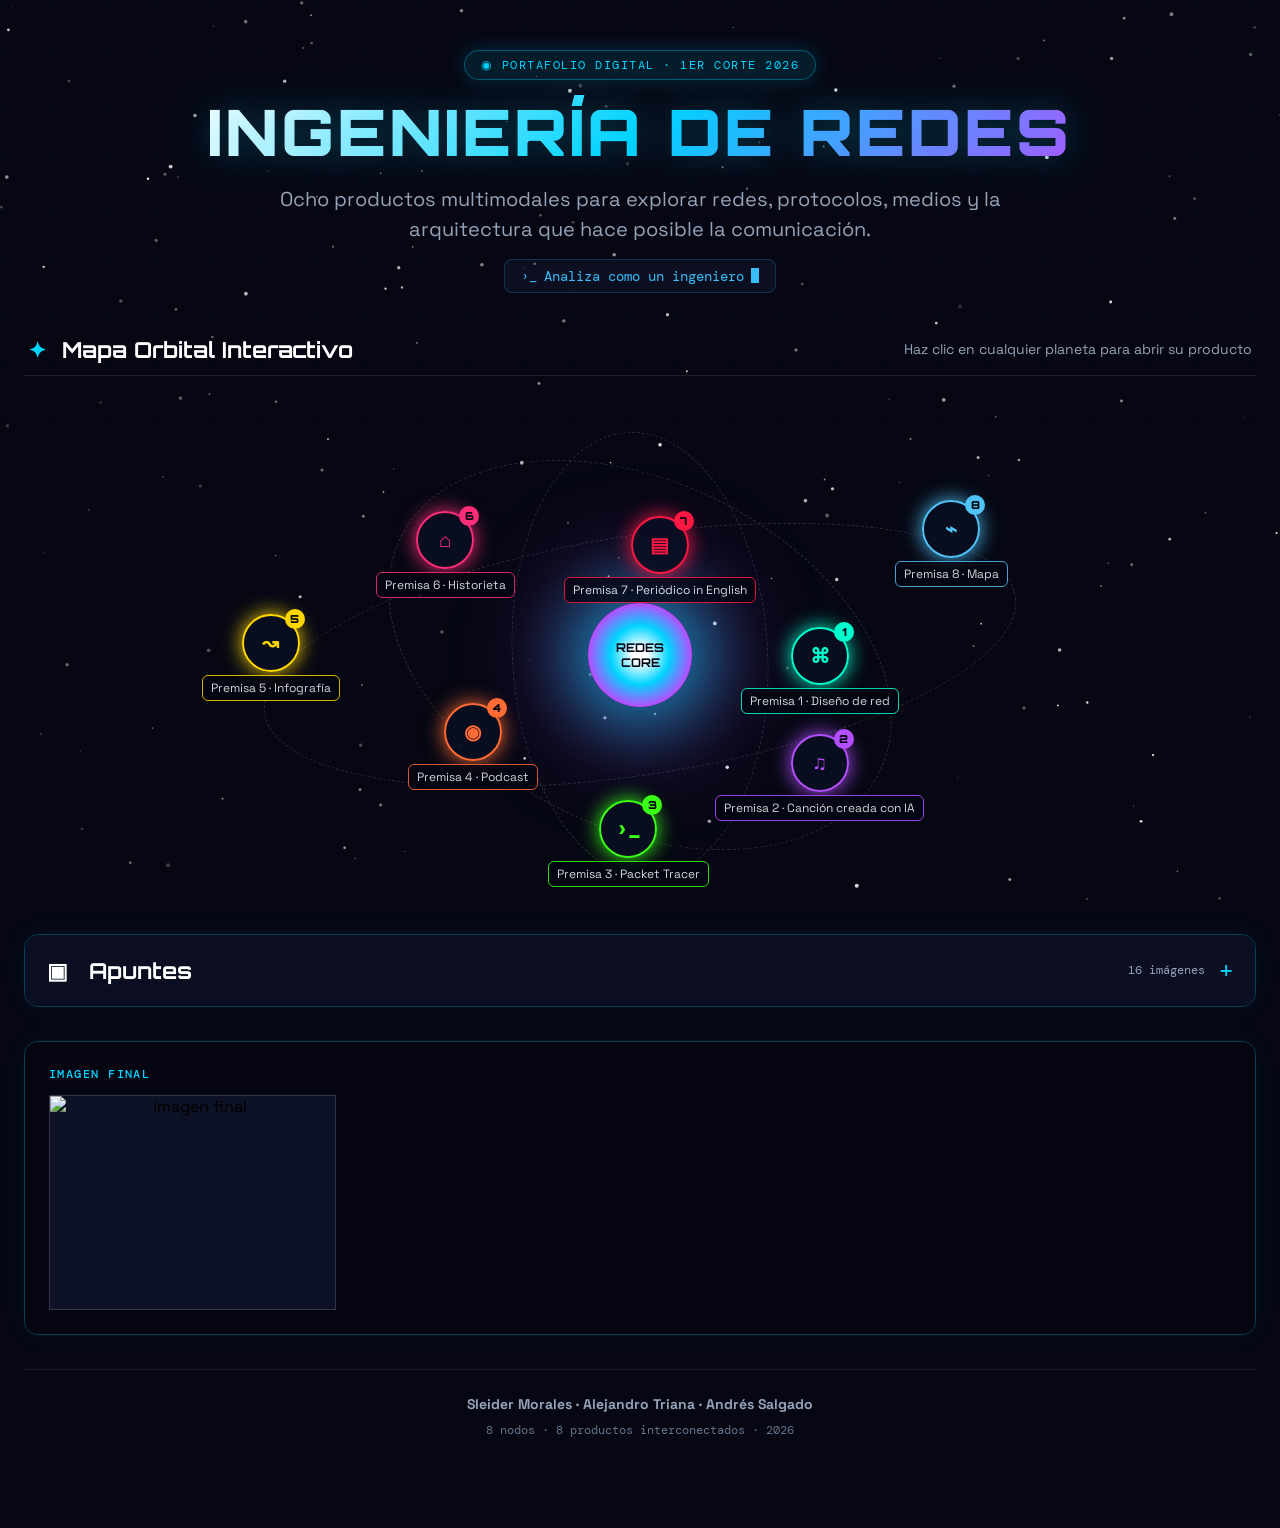
==== index.html @ de3f8ec6 "Publicar portafolio completo" ====
<!doctype html>
<html lang="es">
<head>
  <meta charset="UTF-8" />
  <meta name="viewport" content="width=device-width, initial-scale=1.0" />
  <meta name="theme-color" content="#060713" />
  <title>Portafolio Digital · Ingeniería de Redes</title>
  <link rel="preconnect" href="https://fonts.googleapis.com" />
  <link rel="preconnect" href="https://fonts.gstatic.com" crossorigin />
  <link href="https://fonts.googleapis.com/css2?family=DM+Mono:wght@400;500&family=Orbitron:wght@500;700;900&family=Space+Grotesk:wght@400;500;600;700&display=swap" rel="stylesheet" />
  <link rel="stylesheet" href="styles.css" />
</head>
<body>
  <canvas id="starfield" aria-hidden="true"></canvas>
  <main class="app-container">
    <header class="hero-header"><div class="badge-pill"><span class="badge-signal">◉</span> PORTAFOLIO DIGITAL · 1ER CORTE 2026</div><h1 class="main-title">INGENIERÍA DE REDES</h1><p class="subtitle">Ocho productos multimodales para explorar redes, protocolos, medios y la arquitectura que hace posible la comunicación.</p><div class="typewriter-box"><span class="terminal-mark">›_</span><span id="typewriterText">Haz clic en un nodo para explorar.</span><span class="typewriter-cursor"></span></div></header>
    <div class="section-header"><h2><span class="section-icon">✦</span> Mapa Orbital Interactivo</h2><span class="section-hint">Haz clic en cualquier planeta para abrir su producto</span></div>
    <section class="galaxy-stage" id="galaxyStage" aria-label="Mapa orbital de las ocho premisas"><div class="galaxy-core"><span>REDES<br />CORE</span></div><div class="orbit-ring ring-1"></div><div class="orbit-ring ring-2"></div><div class="orbit-ring ring-3"></div>
      <a href="premisa-1.html" class="orbital-node-link" id="node1" style="--node-color:#00ffcc"><span class="node-num">1</span><span class="node-symbol">⌘</span><span class="node-tag">Premisa 1 · Diseño de red</span></a><a href="premisa-2-cancion.html" class="orbital-node-link" id="node2" style="--node-color:#b44fff"><span class="node-num">2</span><span class="node-symbol">♫</span><span class="node-tag">Premisa 2 · Canción creada con IA</span></a><a href="premisa-3.html" class="orbital-node-link" id="node3" style="--node-color:#39ff14"><span class="node-num">3</span><span class="node-symbol">›_</span><span class="node-tag">Premisa 3 · Packet Tracer</span></a><a href="premisa-4.html" class="orbital-node-link" id="node4" style="--node-color:#ff6b35"><span class="node-num">4</span><span class="node-symbol">◉</span><span class="node-tag">Premisa 4 · Podcast</span></a><a href="premisa-5.html" class="orbital-node-link" id="node5" style="--node-color:#ffd700"><span class="node-num">5</span><span class="node-symbol">↝</span><span class="node-tag">Premisa 5 · Infografía</span></a><a href="premisa-6.html" class="orbital-node-link" id="node6" style="--node-color:#ff2d78"><span class="node-num">6</span><span class="node-symbol">⌂</span><span class="node-tag">Premisa 6 · Historieta</span></a><a href="premisa-7.html" class="orbital-node-link" id="node7" style="--node-color:#ff1744"><span class="node-num">7</span><span class="node-symbol">▤</span><span class="node-tag">Premisa 7 · Periódico in English</span></a><a href="premisa-8.html" class="orbital-node-link" id="node8" style="--node-color:#4fc3f7"><span class="node-num">8</span><span class="node-symbol">⌁</span><span class="node-tag">Premisa 8 · Mapa</span></a>
    </section>
    <section class="notes-section" aria-label="Apuntes"><details><summary><span>▣ &nbsp; Apuntes</span><small>16 imágenes <b>+</b></small></summary><div class="notes-content"><section class="notes-group"><h2>actividad</h2><div class="notes-grid"><button class="note-image" type="button"><img src="Apuntes/actividad.jpeg" alt="actividad" loading="lazy" /></button><button class="note-image" type="button"><img src="Apuntes/actividad2.jpeg" alt="actividad 2" loading="lazy" /></button><button class="note-image" type="button"><img src="Apuntes/actividad3.jpeg" alt="actividad 3" loading="lazy" /></button><button class="note-image" type="button"><img src="Apuntes/actividad4.jpeg" alt="actividad 4" loading="lazy" /></button><button class="note-image" type="button"><img src="Apuntes/actividad5.jpeg" alt="actividad 5" loading="lazy" /></button></div></section><section class="notes-group"><h2>apuntes documental</h2><div class="notes-grid"><button class="note-image" type="button"><img src="Apuntes/apuntes%20documental.jpg" alt="apuntes documental" loading="lazy" /></button><button class="note-image" type="button"><img src="Apuntes/apuntes%20documental2.jpg" alt="apuntes documental 2" loading="lazy" /></button><button class="note-image" type="button"><img src="Apuntes/apuntes%20documental3.jpg" alt="apuntes documental 3" loading="lazy" /></button></div></section><section class="notes-group"><h2>apuntes modelo OSI</h2><div class="notes-grid"><button class="note-image" type="button"><img src="Apuntes/apuntesmodeloosi.jpeg" alt="apuntes modelo OSI" loading="lazy" /></button><button class="note-image" type="button"><img src="Apuntes/apuntesmodeloosi2.jpeg" alt="apuntes modelo OSI 2" loading="lazy" /></button><button class="note-image" type="button"><img src="Apuntes/apuntesmodeloosi3.jpeg" alt="apuntes modelo OSI 3" loading="lazy" /></button><button class="note-image" type="button"><img src="Apuntes/apuntesmodeloosi4.jpeg" alt="apuntes modelo OSI 4" loading="lazy" /></button><button class="note-image" type="button"><img src="Apuntes/apuntesmodeloosi5.jpeg" alt="apuntes modelo OSI 5" loading="lazy" /></button><button class="note-image" type="button"><img src="Apuntes/apuntesmodeloosi6.jpeg" alt="apuntes modelo OSI 6" loading="lazy" /></button><button class="note-image" type="button"><img src="Apuntes/apuntesmodeloosi7.jpeg" alt="apuntes modelo OSI 7" loading="lazy" /></button></div></section><section class="notes-group"><h2>quiz bingo</h2><div class="notes-grid"><button class="note-image" type="button"><img src="Apuntes/quizbingo.jpeg" alt="quiz bingo" loading="lazy" /></button></div></section></div></details></section>
    <section class="notes-section final-image-section" aria-label="Imagen final"><div class="notes-content"><section class="notes-group"><h2>imagen final</h2><div class="notes-grid"><button class="note-image" type="button"><img src="Apuntes/imagenfinal.png?v=20260918" alt="imagen final" loading="lazy" /></button></div></section></div></section>
    <footer><strong>Sleider Morales · Alejandro Triana · Andrés Salgado</strong><span>8 nodos · 8 productos interconectados · 2026</span></footer>
  </main>
  <div id="notesViewer" class="notes-viewer" role="dialog" aria-modal="true" aria-label="Visor de apuntes" hidden><button id="closeNotesViewer" class="viewer-close" type="button" aria-label="Cerrar visor">×</button><button id="previousNote" class="viewer-nav viewer-previous" type="button" aria-label="Imagen anterior">←</button><figure><img id="viewerImage" src="" alt="" /><figcaption id="viewerCaption"></figcaption></figure><button id="nextNote" class="viewer-nav viewer-next" type="button" aria-label="Imagen siguiente">→</button></div>
  <script src="notes-viewer.js"></script><script src="galaxy.js"></script>
</body>
</html>
---- styles.css ----
:root{--bg:#060713;--card-bg:rgba(14,18,38,.75);--cyan:#00d4ff;--purple:#b44fff;--green:#39ff14;--orange:#ff6b35;--gold:#ffd700;--pink:#ff2d78;--red:#ff1744;--blue:#4fc3f7;--text:#fff;--dim:#94a3b8;--mono:"DM Mono",monospace;--space:"Space Grotesk",sans-serif;--orbit:"Orbitron",sans-serif}*{box-sizing:border-box}html{scroll-behavior:smooth}body{margin:0;min-height:100vh;overflow-x:hidden;background:var(--bg);color:var(--text);font-family:var(--space)}body:before{content:"";position:fixed;inset:0;pointer-events:none;opacity:.24;background-image:linear-gradient(rgba(79,195,247,.04) 1px,transparent 1px),linear-gradient(90deg,rgba(79,195,247,.04) 1px,transparent 1px);background-size:52px 52px;mask-image:linear-gradient(to bottom,#000,transparent 85%)}a{color:inherit;text-decoration:none}button{font:inherit}#starfield{position:fixed;inset:0;width:100vw;height:100vh;z-index:0;pointer-events:none}.app-container{position:relative;z-index:1;width:min(1400px,calc(100% - 48px));margin:auto;padding:32px 0 65px;display:flex;flex-direction:column;gap:34px}.hero-header{text-align:center;padding:18px 12px 9px;display:flex;flex-direction:column;align-items:center;gap:15px}.badge-pill{display:inline-flex;align-items:center;gap:9px;padding:6px 16px;border-radius:999px;background:rgba(0,212,255,.1);border:1px solid rgba(0,212,255,.35);color:var(--cyan);font:11px var(--mono);letter-spacing:1.5px;box-shadow:0 0 20px rgba(0,212,255,.2);animation:pulse-glow 3s infinite alternate}.badge-signal{font-size:12px}@keyframes pulse-glow{from{box-shadow:0 0 10px rgba(0,212,255,.2)}to{box-shadow:0 0 25px rgba(0,212,255,.5)}}.main-title{margin:0;font:900 clamp(32px,5vw,62px)/1.15 var(--orbit);letter-spacing:3px;background:linear-gradient(135deg,#fff,#00d4ff 50%,#b44fff);-webkit-background-clip:text;-webkit-text-fill-color:transparent;text-shadow:0 0 40px rgba(0,212,255,.3)}.subtitle{max-width:760px;margin:0;color:var(--dim);font-size:clamp(15px,1.8vw,19px);line-height:1.5}.typewriter-box{display:inline-flex;align-items:center;gap:7px;padding:7px 16px;border:1px solid rgba(56,189,248,.2);border-radius:8px;background:rgba(15,23,42,.6);color:#38bdf8;font:13px var(--mono)}.terminal-mark{color:#38bdf8}.typewriter-cursor{width:8px;height:15px;background:#38bdf8;animation:blink .8s infinite}@keyframes blink{50%{opacity:0}}.section-header{display:flex;justify-content:space-between;align-items:center;padding:0 4px 12px;border-bottom:1px solid rgba(255,255,255,.1)}.section-header h2{margin:0;font:700 20px var(--orbit)}.section-icon{margin-right:9px;color:var(--cyan)}.section-hint{color:var(--dim);font-size:13px}.section-hint.cyan{color:var(--cyan);font:12px var(--mono)}.galaxy-stage{height:490px;position:relative;display:flex;align-items:center;justify-content:center;perspective:1000px}.galaxy-core{position:absolute;z-index:5;width:104px;height:104px;display:flex;align-items:center;justify-content:center;border-radius:50%;background:radial-gradient(circle,#fff 10%,var(--cyan) 40%,var(--purple) 70%,transparent);box-shadow:0 0 60px 20px rgba(0,212,255,.5),0 0 100px 40px rgba(180,79,255,.3);color:#050510;text-align:center;font:700 11px var(--orbit);animation:pulse-core 4s infinite alternate ease-in-out}@keyframes pulse-core{to{transform:scale(1.08);box-shadow:0 0 80px 30px rgba(0,212,255,.7),0 0 120px 50px rgba(180,79,255,.4)}}.orbit-ring{position:absolute;border:1px dashed rgba(255,255,255,.15);border-radius:50%;pointer-events:none;transform:rotate(-15deg) skewX(-8deg)}.ring-1{width:260px;height:440px}.ring-2{width:530px;height:350px;transform:rotate(32deg) skewX(-8deg)}.ring-3{width:760px;height:240px;transform:rotate(-8deg) skewX(-8deg)}.orbital-node-link{position:absolute;width:58px;height:58px;margin:-29px;border-radius:50%;display:flex;align-items:center;justify-content:center;background:rgba(10,15,35,.9);border:2px solid var(--node-color);box-shadow:0 0 20px var(--node-color);color:var(--node-color);z-index:10;cursor:pointer;transition:transform .3s,background .3s,box-shadow .3s}.orbital-node-link:hover,.orbital-node-link:focus-visible{transform:scale(1.3)!important;background:var(--node-color);color:#050510;box-shadow:0 0 35px var(--node-color),0 0 60px var(--node-color);outline:none}.node-symbol{font:700 21px var(--mono)}.node-num{position:absolute;top:-7px;right:-7px;width:20px;height:20px;display:flex;align-items:center;justify-content:center;border-radius:50%;background:var(--node-color);color:#050510;font:900 10px var(--orbit)}.node-tag{position:absolute;bottom:-31px;white-space:nowrap;padding:4px 8px;border:1px solid var(--node-color);border-radius:6px;background:rgba(5,7,19,.95);color:#fff;font-size:11px;opacity:.83;pointer-events:none;transition:.3s}.orbital-node-link:hover .node-tag,.orbital-node-link:focus-visible .node-tag{opacity:1;transform:translateY(4px);background:var(--node-color);color:#050510;font-weight:700}.cards-heading{margin-top:0}.cards-grid{display:grid;grid-template-columns:repeat(auto-fit,minmax(280px,1fr));gap:20px}.premisa-card{position:relative;display:flex;flex-direction:column;justify-content:space-between;gap:20px;min-height:245px;padding:23px;border:1px solid rgba(255,255,255,.08);border-radius:16px;background:var(--card-bg);backdrop-filter:blur(12px);overflow:hidden;transition:transform .35s,border-color .35s,box-shadow .35s}.premisa-card:before{content:"";position:absolute;inset:0 0 auto;height:3px;background:var(--accent);opacity:.8;transition:height .3s}.premisa-card:hover,.premisa-card:focus-visible{transform:translateY(-8px);border-color:var(--accent);box-shadow:0 12px 30px rgba(0,0,0,.5),0 0 30px var(--accent-glow);outline:none}.premisa-card:hover:before{height:5px}.card-top,.card-footer{display:flex;align-items:center;justify-content:space-between}.card-num-badge{padding:5px 10px;border:1px solid var(--accent);border-radius:8px;background:var(--accent-bg);color:var(--accent);font:700 11px var(--orbit)}.card-icon{width:44px;height:44px;display:grid;place-items:center;border:1px solid var(--accent);border-radius:12px;background:var(--accent-bg);color:var(--accent);font:700 22px var(--mono);transition:transform .3s}.premisa-card:hover .card-icon{transform:rotate(10deg) scale(1.1)}.card-body h3{margin:0 0 8px;color:#fff;font-size:18px;line-height:1.35}.card-body p{margin:0;color:var(--dim);font-size:13px;line-height:1.45}.card-footer{padding-top:13px;border-top:1px solid rgba(255,255,255,.08);font-size:12px}.media-tag{padding:4px 8px;border-radius:6px;background:rgba(255,255,255,.05);color:#cbd5e1;font:11px var(--mono)}.card-action{color:var(--accent);font-weight:600}.notes-section{border:1px solid rgba(0,212,255,.28);border-radius:14px;overflow:hidden;box-shadow:0 0 25px rgba(0,212,255,.06)}.notes-section details{background:rgba(14,18,38,.75)}.notes-section summary{display:flex;align-items:center;justify-content:space-between;padding:20px 22px;cursor:pointer;list-style:none;color:#fff;font:700 20px var(--orbit)}.notes-section summary::-webkit-details-marker{display:none}.notes-section summary small{display:flex;align-items:center;gap:14px;color:var(--dim);font:11px var(--mono)}.notes-section summary b{color:var(--cyan);font-size:24px;font-weight:400;transition:transform .2s}.notes-section details[open] summary b{transform:rotate(45deg)}.notes-content{padding:24px;background:rgba(5,7,19,.82)}.notes-group+.notes-group{margin-top:32px}.notes-group h2{margin:0 0 13px;color:var(--cyan);font:500 11px var(--mono);letter-spacing:.12em;text-transform:uppercase}.notes-grid{display:grid;grid-template-columns:repeat(4,1fr);gap:12px}.note-image{padding:0;border:1px solid rgba(255,255,255,.15);background:#0e1226;cursor:zoom-in}.notes-grid img{display:block;width:100%;aspect-ratio:4/3;object-fit:cover;transition:transform .2s,box-shadow .2s}.note-image:hover img,.note-image:focus-visible img{transform:scale(1.04);box-shadow:0 8px 0 var(--cyan)}.note-image:focus-visible{outline:3px solid var(--cyan);outline-offset:3px}.notes-viewer{position:fixed;z-index:20;inset:0;display:grid;place-items:center;padding:42px 90px;background:rgba(3,5,15,.96)}.notes-viewer[hidden]{display:none}.notes-viewer figure{width:100%;height:100%;margin:0;display:flex;flex-direction:column;align-items:center;justify-content:center;gap:14px}.notes-viewer figure img{display:block;max-width:100%;max-height:calc(100vh - 105px);object-fit:contain;box-shadow:0 15px 60px rgba(0,0,0,.48)}.notes-viewer figcaption{color:#eef0f8;font:11px var(--mono);letter-spacing:.08em;text-transform:uppercase}.viewer-close,.viewer-nav{position:fixed;z-index:1;border:1px solid rgba(255,255,255,.38);background:rgba(23,34,59,.65);color:#fff;cursor:pointer}.viewer-close{top:22px;right:26px;width:45px;height:45px;border-radius:50%;font-size:30px;line-height:1}.viewer-nav{top:50%;width:55px;height:72px;transform:translateY(-50%);font-size:29px}.viewer-previous{left:20px}.viewer-next{right:20px}.viewer-close:hover,.viewer-nav:hover{background:var(--cyan);border-color:var(--cyan);color:#060713}.viewer-close:focus-visible,.viewer-nav:focus-visible{outline:3px solid var(--gold);outline-offset:3px}footer{display:flex;flex-direction:column;align-items:center;gap:9px;padding:25px 0;color:var(--dim);border-top:1px solid rgba(255,255,255,.08);font-size:13px}footer span{color:#64748b;font:11px var(--mono)}
@media(max-width:850px){.app-container{width:min(100% - 30px,650px)}.section-header{gap:16px}.section-hint{font-size:11px;text-align:right}.galaxy-stage{height:390px}.ring-3{width:590px}.orbital-node-link{width:50px;height:50px;margin:-25px}.node-tag{font-size:9px}.cards-grid{grid-template-columns:repeat(2,1fr)}.notes-grid{grid-template-columns:repeat(2,1fr)}}@media(max-width:480px){.hero-header{padding-top:14px}.main-title{font-size:28px;letter-spacing:1px}.subtitle{font-size:13px}.typewriter-box{font-size:10px}.section-header{align-items:flex-start;flex-direction:column}.section-header h2{font-size:16px}.section-hint{text-align:left}.galaxy-stage{height:310px}.ring-1{width:175px;height:290px}.ring-2{width:340px;height:240px}.ring-3{width:440px;height:160px}.galaxy-core{width:76px;height:76px;font-size:8px}.orbital-node-link{width:42px;height:42px;margin:-21px}.node-symbol{font-size:16px}.node-tag{display:none}.cards-grid{grid-template-columns:1fr}.notes-section summary{font-size:16px;padding:17px}.notes-content{padding:17px}.notes-grid{grid-template-columns:1fr}.notes-viewer{padding:50px 16px}.viewer-close{top:12px;right:12px}.viewer-nav{top:auto;bottom:14px;transform:none;width:52px;height:44px}.viewer-previous{left:calc(50% - 58px)}.viewer-next{right:calc(50% - 58px)}}
/* Ajuste tipográfico general: un poco más de tamaño y mejor lectura. */
body{font-size:16px}
.badge-pill{font-size:clamp(11px,1vw,12px)}
.main-title{font-size:clamp(30px,5.1vw,64px)}
.subtitle{font-size:clamp(16px,1.9vw,20px)}
.typewriter-box{font-size:clamp(11px,1.2vw,14px)}
.section-header h2{font-size:clamp(18px,2vw,22px)}
.section-hint{font-size:clamp(12px,1.3vw,14px)}
.section-hint.cyan{font-size:clamp(11px,1.1vw,13px)}
.galaxy-core{font-size:clamp(9px,1vw,12px)}
.node-symbol{font-size:clamp(17px,1.6vw,23px)}
.node-num{font-size:11px}
.node-tag{font-size:12px}
.notes-section summary{font-size:clamp(18px,2.1vw,22px)}
.notes-section summary small{font-size:clamp(10px,1vw,12px)}
.notes-group h2{font-size:12px}
footer{font-size:14px}
footer span{font-size:12px}
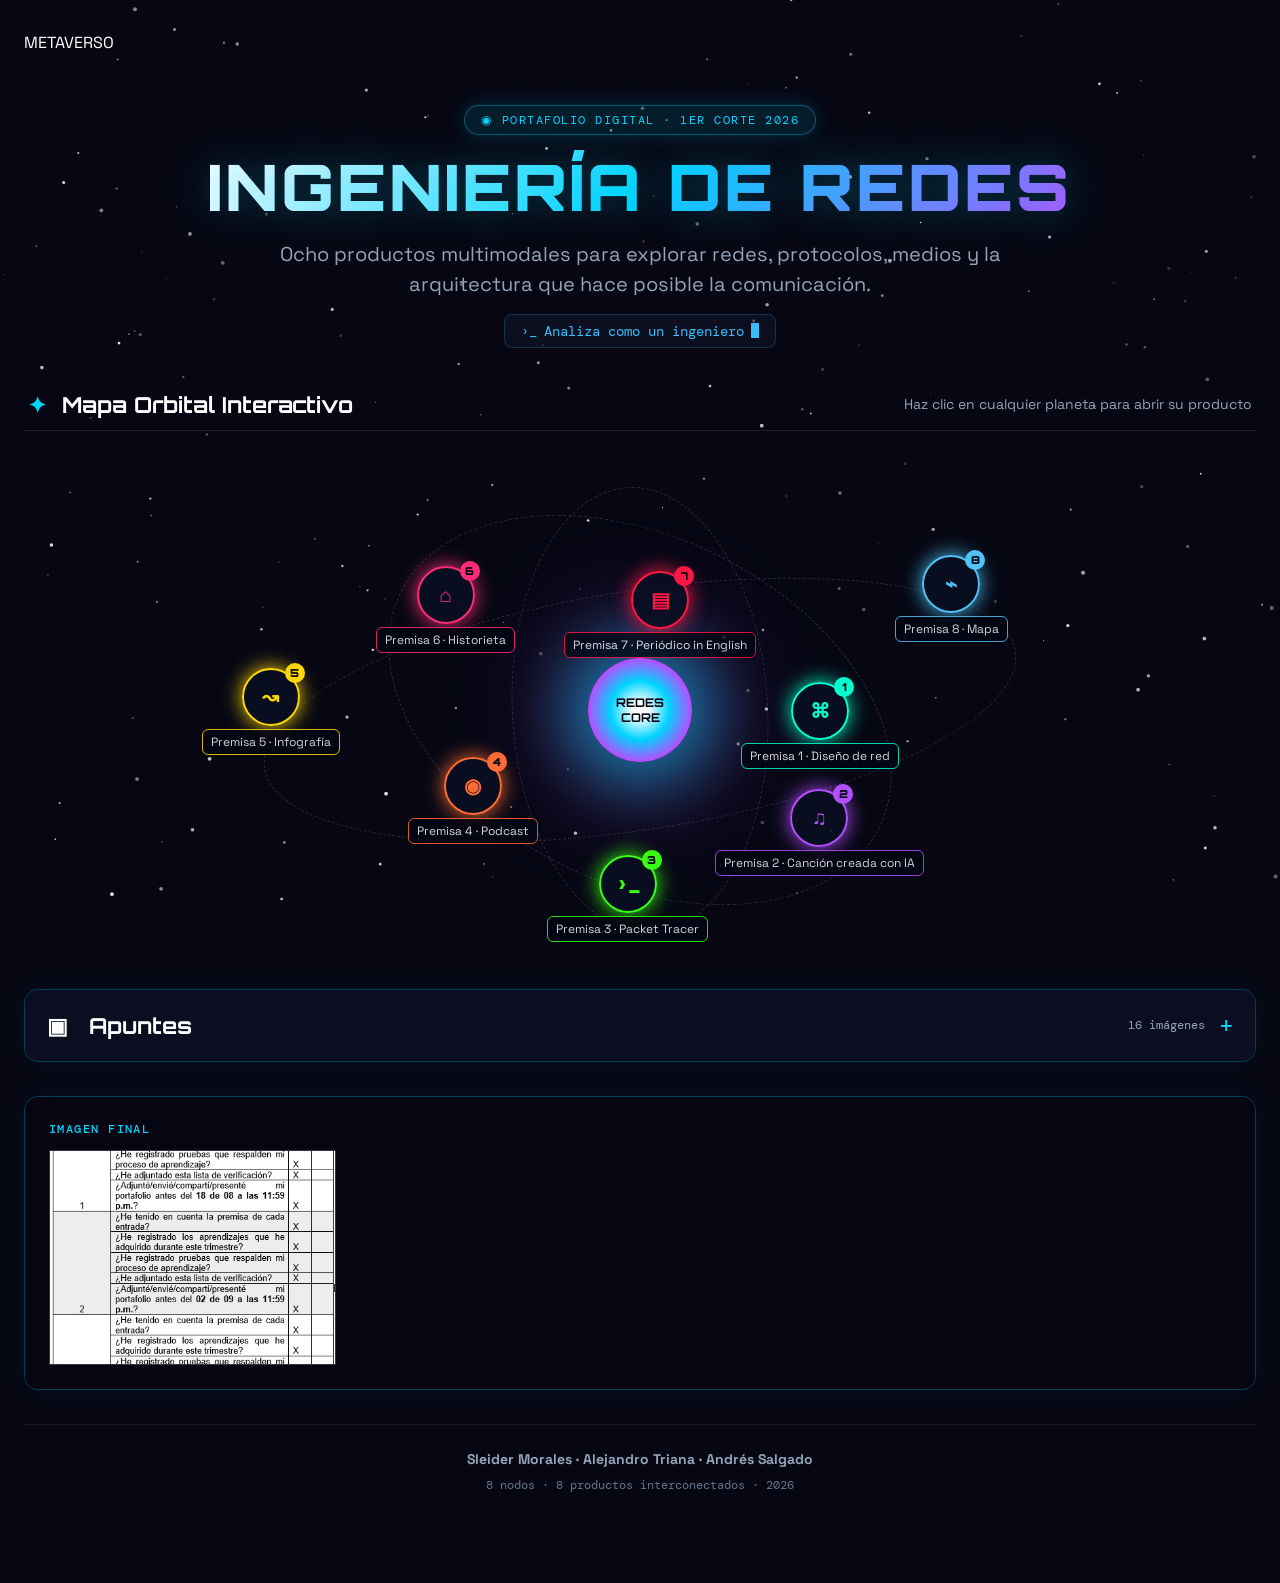
==== commit 83d9f792: "Add Metaverso link to the main page Added a link to the Metaverso page in the main content." ====
--- a/index.html
+++ b/index.html
@@ -13,6 +13,7 @@
 <body>
   <canvas id="starfield" aria-hidden="true"></canvas>
   <main class="app-container">
+    <a href="https://framevr.io/redescomputadores" target="_blank" rel="noopener noreferrer" class="metaverso-btn">METAVERSO</a>
     <header class="hero-header"><div class="badge-pill"><span class="badge-signal">◉</span> PORTAFOLIO DIGITAL · 1ER CORTE 2026</div><h1 class="main-title">INGENIERÍA DE REDES</h1><p class="subtitle">Ocho productos multimodales para explorar redes, protocolos, medios y la arquitectura que hace posible la comunicación.</p><div class="typewriter-box"><span class="terminal-mark">›_</span><span id="typewriterText">Haz clic en un nodo para explorar.</span><span class="typewriter-cursor"></span></div></header>
     <div class="section-header"><h2><span class="section-icon">✦</span> Mapa Orbital Interactivo</h2><span class="section-hint">Haz clic en cualquier planeta para abrir su producto</span></div>
     <section class="galaxy-stage" id="galaxyStage" aria-label="Mapa orbital de las ocho premisas"><div class="galaxy-core"><span>REDES<br />CORE</span></div><div class="orbit-ring ring-1"></div><div class="orbit-ring ring-2"></div><div class="orbit-ring ring-3"></div>
